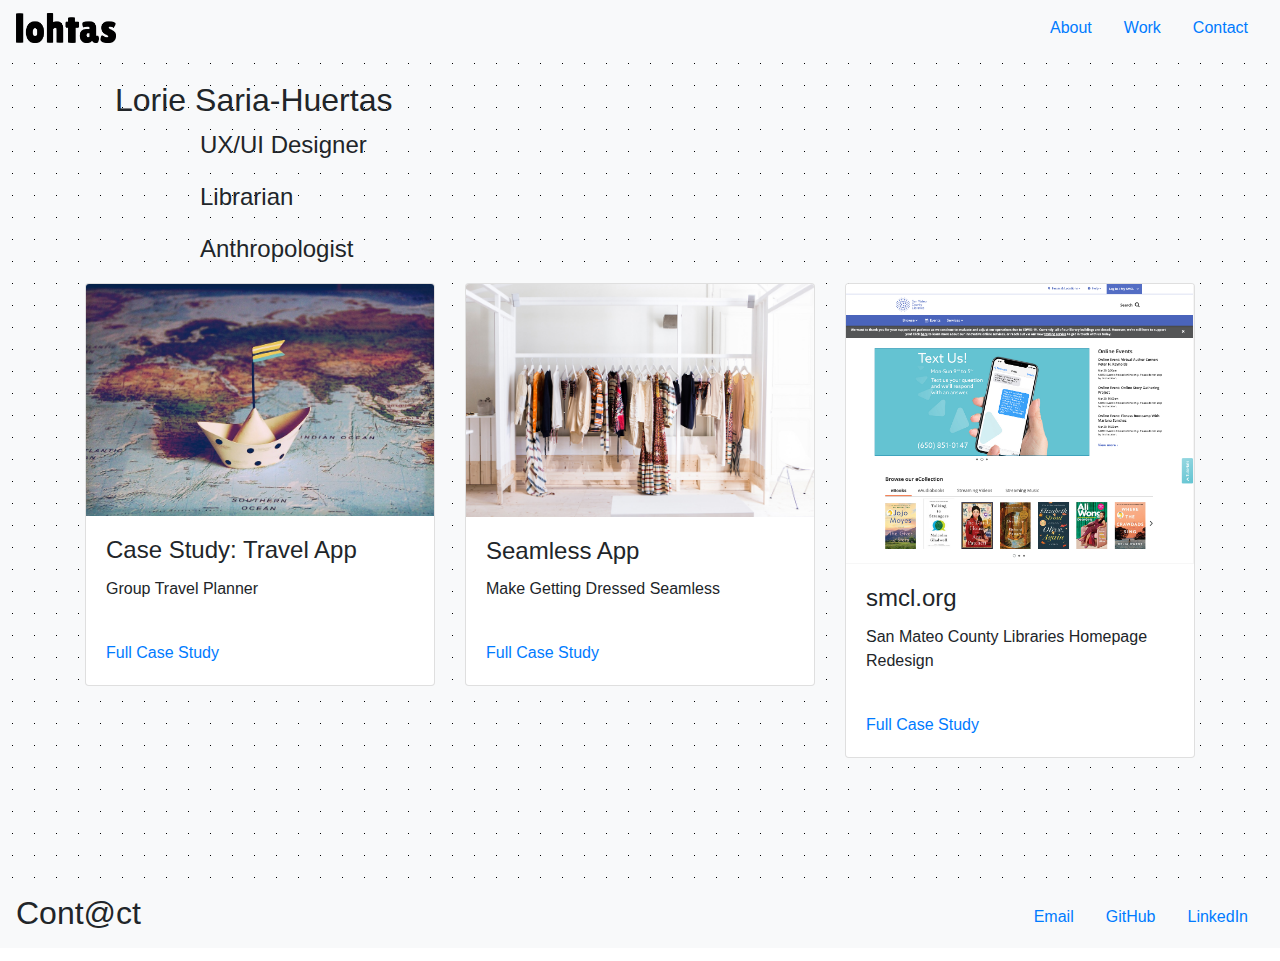
==== index.html @ 04303d90 "added ) to 147" ====
<!doctype html>
<html lang="en">
  <head>

  
    <!-- Required meta tags -->
    <meta charset="utf-8">
    <meta name="viewport" content="width=device-width, initial-scale=1, shrink-to-fit=no">

    <!-- Bootstrap CSS -->
    <link rel="stylesheet" href="https://stackpath.bootstrapcdn.com/bootstrap/4.4.1/css/bootstrap.min.css" integrity="sha384-Vkoo8x4CGsO3+Hhxv8T/Q5PaXtkKtu6ug5TOeNV6gBiFeWPGFN9MuhOf23Q9Ifjh" crossorigin="anonymous">
    <link rel="stylesheet" href="css/style.css">
    <script src="https://cdnjs.cloudflare.com/ajax/libs/jquery/3.3.1/jquery.min.js"></script>

  <title>Homework Unit 19</title>
  </head>

  <body class="site">

    <nav class="navbar navbar-light bg-light">
      <a class="navbar-brand" href="#">
        <img src="images/icon_lohtas.png" width="100" height="30" class="d-inline-block align-top" alt="">
      </a>

      <ul class="nav">
        <li class="nav-item">
          <a class="nav-link active" href="html/about.html">About</a>
        </li>
        <li class="nav-item">
          <a class="nav-link active" href="html/travelapp.html">Work</a>
        </li>
        <li class="nav-item">
          <a class="nav-link active" href="#contact" tabindex="-1" aria-disabled="true">Contact</a>
        </li>
      </ul>
    </nav>

    <section class="dotted">
      
      <div class="mainContent">
        <h2 class="pageTitle">Lorie Saria-Huertas</h2>
        <div class="career">
          <p>UX/UI Designer</p>
          <p>Librarian</p>
          <p>Anthropologist</p>
        </div>
      

        <div class="container">
          <div class="row">
      
            <!--Card One Start-->
      
            <div class="col-sm">
              <div class="card" style="width: 18 rem;">
                <img src="images/travel-cover.jpg" alt="paper boat on map" class="card-img-top">
                <div class="card-body">
                  <h4 class="card-title">Case Study: Travel App</h4>
                  <p class="card-text">Group Travel Planner</p>
                </div>
                <div class="card-body">
                  <a href="html/travelapp.html" class="card-link">Full Case Study</a>
                </div>
              </div>
            </div>
            <!--Card One End-->

            <!--Card Two Start-->
      
            <div class="col-sm">
              <div class="card" style="width: 18 rem;">
                <img src="images/wardrobe.jpg" alt="rack of clothes in a store" class="card-img-top">
                <div class="card-body">
                  <h4 class="card-title">Seamless App</h4>
                  <p class="card-text">Make Getting Dressed Seamless</p>
                </div>
                <div class="card-body">
                  <a href="html/seamless.html" class="card-link">Full Case Study</a>
                </div>
        
              </div>

            </div>
            <!--Card Two End-->


            <!--Card Three Start-->
      
            <div class="col-sm">
              <div class="card" style="width: 18 rem;">
                <img src="images/smcl-lg.png" alt="screenshot of San Mateo County Libraries homepage" class="card-img-top">
                <div class="card-body">
                  <h4 class="card-title">smcl.org</h4>
                  <p class="card-text">San Mateo County Libraries Homepage Redesign</p>
                </div>
                <div class="card-body">
                  <a href="html/smcl.html" class="card-link">Full Case Study</a>
                </div>
              </div>
            </div>
            <!--Card Three End-->

          </div>
        </div>

      </div>

    </section>

    <footer class="footer">
      <nav class="navbar navbar-light bg-light">
        <h2>Cont@ct</h2>
      
        <ul class="nav">
          <li class="nav-item">
            <a class="nav-link active" href="mailto:lohtas@protonmail.com">Email</a>
          </li>
          <li class="nav-item">
            <a class="nav-link active" href="https://github.com/lohtas">GitHub</a>
          </li>
          <li class="nav-item">
            <a class="nav-link active" href="https://www.linkedin.com/feed/">LinkedIn</a>
          </li>
        </ul>
      </nav>
    </footer>
 

    <!-- Optional JavaScript -->
    <script>
      $(document).ready(function(){

        $(".col-sm").hover({
          //trigger whem mouse hover
          function(){
            $("card").animate({
              marginTop: "-=1%" 
            },200);
          },

          //trigger when mouse out
          function(){
            $("card").animate({
              marginTop: "0%"
            },200);
          },
        });
      });
    </script>


    <!-- jQuery first, then Popper.js, then Bootstrap JS -->
    <script src="https://code.jquery.com/jquery-3.4.1.slim.min.js" integrity="sha384-J6qa4849blE2+poT4WnyKhv5vZF5SrPo0iEjwBvKU7imGFAV0wwj1yYfoRSJoZ+n" crossorigin="anonymous"></script>
    
    <script src="https://cdn.jsdelivr.net/npm/popper.js@1.16.0/dist/umd/popper.min.js" integrity="sha384-Q6E9RHvbIyZFJoft+2mJbHaEWldlvI9IOYy5n3zV9zzTtmI3UksdQRVvoxMfooAo" crossorigin="anonymous"></script>
    <script src="https://stackpath.bootstrapcdn.com/bootstrap/4.4.1/js/bootstrap.min.js" integrity="sha384-wfSDF2E50Y2D1uUdj0O3uMBJnjuUD4Ih7YwaYd1iqfktj0Uod8GCExl3Og8ifwB6" crossorigin="anonymous"></script> 
  </body>
</html>
---- css/style.css ----
.nav-item {
    font-family: 'Rubik', sans-serif;
}

/* Main Body */

.dotted {
    background: linear-gradient(90deg, #F8F9FA 21px, transparent 1%) center, linear-gradient(#F8F9FA 21px, transparent 1%) center, #000000;
    background-size: 22px 22px;

  }

.pageTitle {
    padding-left: 115px;
    padding-top: 25px;
    font-family: 'Rubik', sans-serif;
}

.mainContent {
    min-height: calc(100vh - 70px);
    /* height: 100vh;*/
}

/* Cards */

.career p{
    font-family: 'Karla', sans-serif;
    font-size: 24px;
    padding-left: 200px;
}

.container {
    display: flex;
    flex-direction: row;
    justify-content: center;
    align-items: center;
}

p.card-text {
    font-family: 'Karla', sans-serif;
    font-size: 16px;
}

.card:hover {
    -webkit-box-shadow: -1px 9px 40px -12px rgba(0,0,00.75);
    -moz-box-shadow: -1px 9px 40px -12px rgba(0,0,00.75);
    box-shadow: -1px 9px 40px -12px rgba(0,0,00.75);
}
/* Footer */
.footer {
    height: 75px;
    margin-bottom: -2px;
}
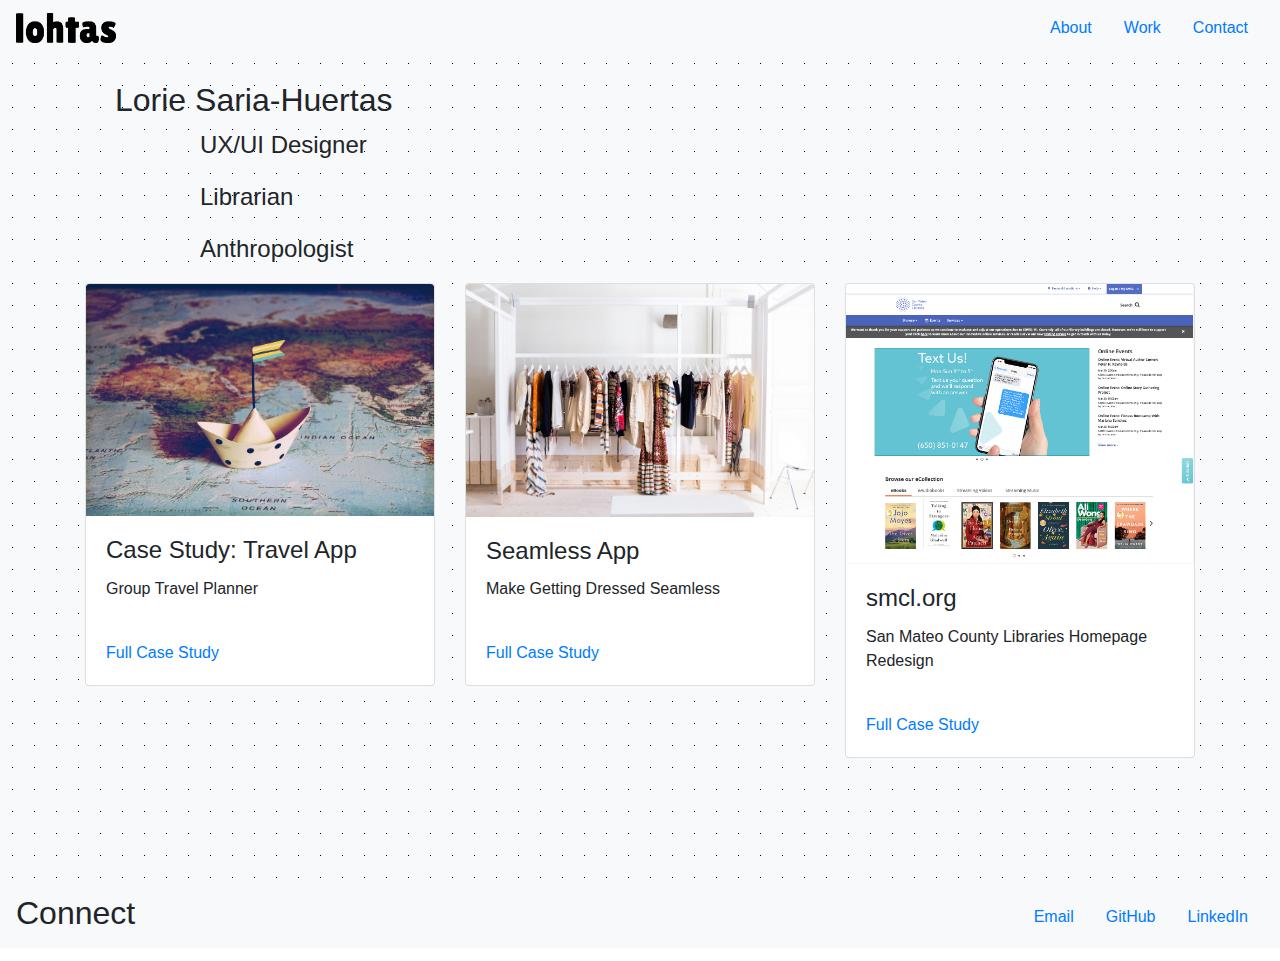
==== commit 9b9a6f2b: "many updates" ====
--- a/index.html
+++ b/index.html
@@ -2,15 +2,17 @@
 <html lang="en">
   <head>
 
-  
+
     <!-- Required meta tags -->
     <meta charset="utf-8">
     <meta name="viewport" content="width=device-width, initial-scale=1, shrink-to-fit=no">
-
+    <script src="https://code.jquery.com/jquery-2.1.3.min.js"></script>
+    <script src="https://code.jquery.com/jquery-3.4.1.js"></script>
     <!-- Bootstrap CSS -->
     <link rel="stylesheet" href="https://stackpath.bootstrapcdn.com/bootstrap/4.4.1/css/bootstrap.min.css" integrity="sha384-Vkoo8x4CGsO3+Hhxv8T/Q5PaXtkKtu6ug5TOeNV6gBiFeWPGFN9MuhOf23Q9Ifjh" crossorigin="anonymous">
     <link rel="stylesheet" href="css/style.css">
-    <script src="https://cdnjs.cloudflare.com/ajax/libs/jquery/3.3.1/jquery.min.js"></script>
+
+
 
   <title>Homework Unit 19</title>
   </head>
@@ -30,13 +32,14 @@
           <a class="nav-link active" href="html/travelapp.html">Work</a>
         </li>
         <li class="nav-item">
-          <a class="nav-link active" href="#contact" tabindex="-1" aria-disabled="true">Contact</a>
+          <a class="nav-link active" href="html/contact.html" tabindex="-1" aria-disabled="true">Contact</a>
         </li>
       </ul>
     </nav>
 
+
     <section class="dotted">
-      
+
       <div class="mainContent">
         <h2 class="pageTitle">Lorie Saria-Huertas</h2>
         <div class="career">
@@ -44,13 +47,13 @@
           <p>Librarian</p>
           <p>Anthropologist</p>
         </div>
-      
+
 
         <div class="container">
           <div class="row">
-      
+
             <!--Card One Start-->
-      
+
             <div class="col-sm">
               <div class="card" style="width: 18 rem;">
                 <img src="images/travel-cover.jpg" alt="paper boat on map" class="card-img-top">
@@ -66,7 +69,7 @@
             <!--Card One End-->
 
             <!--Card Two Start-->
-      
+
             <div class="col-sm">
               <div class="card" style="width: 18 rem;">
                 <img src="images/wardrobe.jpg" alt="rack of clothes in a store" class="card-img-top">
@@ -77,7 +80,7 @@
                 <div class="card-body">
                   <a href="html/seamless.html" class="card-link">Full Case Study</a>
                 </div>
-        
+
               </div>
 
             </div>
@@ -85,7 +88,7 @@
 
 
             <!--Card Three Start-->
-      
+
             <div class="col-sm">
               <div class="card" style="width: 18 rem;">
                 <img src="images/smcl-lg.png" alt="screenshot of San Mateo County Libraries homepage" class="card-img-top">
@@ -109,8 +112,8 @@
 
     <footer class="footer">
       <nav class="navbar navbar-light bg-light">
-        <h2>Cont@ct</h2>
-      
+        <h2>Connect</h2>
+
         <ul class="nav">
           <li class="nav-item">
             <a class="nav-link active" href="mailto:lohtas@protonmail.com">Email</a>
@@ -124,35 +127,35 @@
         </ul>
       </nav>
     </footer>
- 
+
 
     <!-- Optional JavaScript -->
-    <script>
+  <!--  <script>
       $(document).ready(function(){
 
         $(".col-sm").hover({
           //trigger whem mouse hover
           function(){
-            $("card").animate({
-              marginTop: "-=1%" 
+            $(this).animate({
+              marginTop: "-=1%"
             },200);
           },
 
           //trigger when mouse out
           function(){
-            $("card").animate({
+            $(this).animate({
               marginTop: "0%"
             },200);
           },
         });
       });
-    </script>
+    </script>-->
 
 
     <!-- jQuery first, then Popper.js, then Bootstrap JS -->
-    <script src="https://code.jquery.com/jquery-3.4.1.slim.min.js" integrity="sha384-J6qa4849blE2+poT4WnyKhv5vZF5SrPo0iEjwBvKU7imGFAV0wwj1yYfoRSJoZ+n" crossorigin="anonymous"></script>
-    
+
     <script src="https://cdn.jsdelivr.net/npm/popper.js@1.16.0/dist/umd/popper.min.js" integrity="sha384-Q6E9RHvbIyZFJoft+2mJbHaEWldlvI9IOYy5n3zV9zzTtmI3UksdQRVvoxMfooAo" crossorigin="anonymous"></script>
-    <script src="https://stackpath.bootstrapcdn.com/bootstrap/4.4.1/js/bootstrap.min.js" integrity="sha384-wfSDF2E50Y2D1uUdj0O3uMBJnjuUD4Ih7YwaYd1iqfktj0Uod8GCExl3Og8ifwB6" crossorigin="anonymous"></script> 
+    <script src="https://stackpath.bootstrapcdn.com/bootstrap/4.3.1/js/bootstrap.min.js" integrity="sha384-JjSmVgyd0p3pXB1rRibZUAYoIIy6OrQ6VrjIEaFf/nJGzIxFDsf4x0xIM+B07jRM" crossorigin="anonymous"></script>
+    <script src="https://stackpath.bootstrapcdn.com/bootstrap/4.4.1/js/bootstrap.min.js" integrity="sha384-wfSDF2E50Y2D1uUdj0O3uMBJnjuUD4Ih7YwaYd1iqfktj0Uod8GCExl3Og8ifwB6" crossorigin="anonymous"></script>
   </body>
-</html>+</html>
--- a/css/style.css
+++ b/css/style.css
@@ -43,14 +43,48 @@
     font-size: 16px;
 }
 
+.card{
+    overflow: hidden;
+}
+
+.card{
+    transition: all 1.5s ease;
+}
+
 .card:hover {
-    -webkit-box-shadow: -1px 9px 40px -12px rgba(0,0,00.75);
-    -moz-box-shadow: -1px 9px 40px -12px rgba(0,0,00.75);
-    box-shadow: -1px 9px 40px -12px rgba(0,0,00.75);
+    transform: scale(1.09);
 }
+
+form {
+  margin-left: 50px;
+  margin-right: 250px;
+}
+
+#caseStudyContent {
+  margin-left: 20px;
+  margin-right: 100px;
+}
+
+#userProfile {
+  width: auto;
+  height: auto;
+}
+
+.testsContent,.designContent {
+  display: flex;
+}
+
+#designImages {
+  width: 2000px;
+  height: 150px;
+}
+
+.designContent img{
+  margin-left: 50px;
+}
+
 /* Footer */
 .footer {
     height: 75px;
     margin-bottom: -2px;
 }
-
